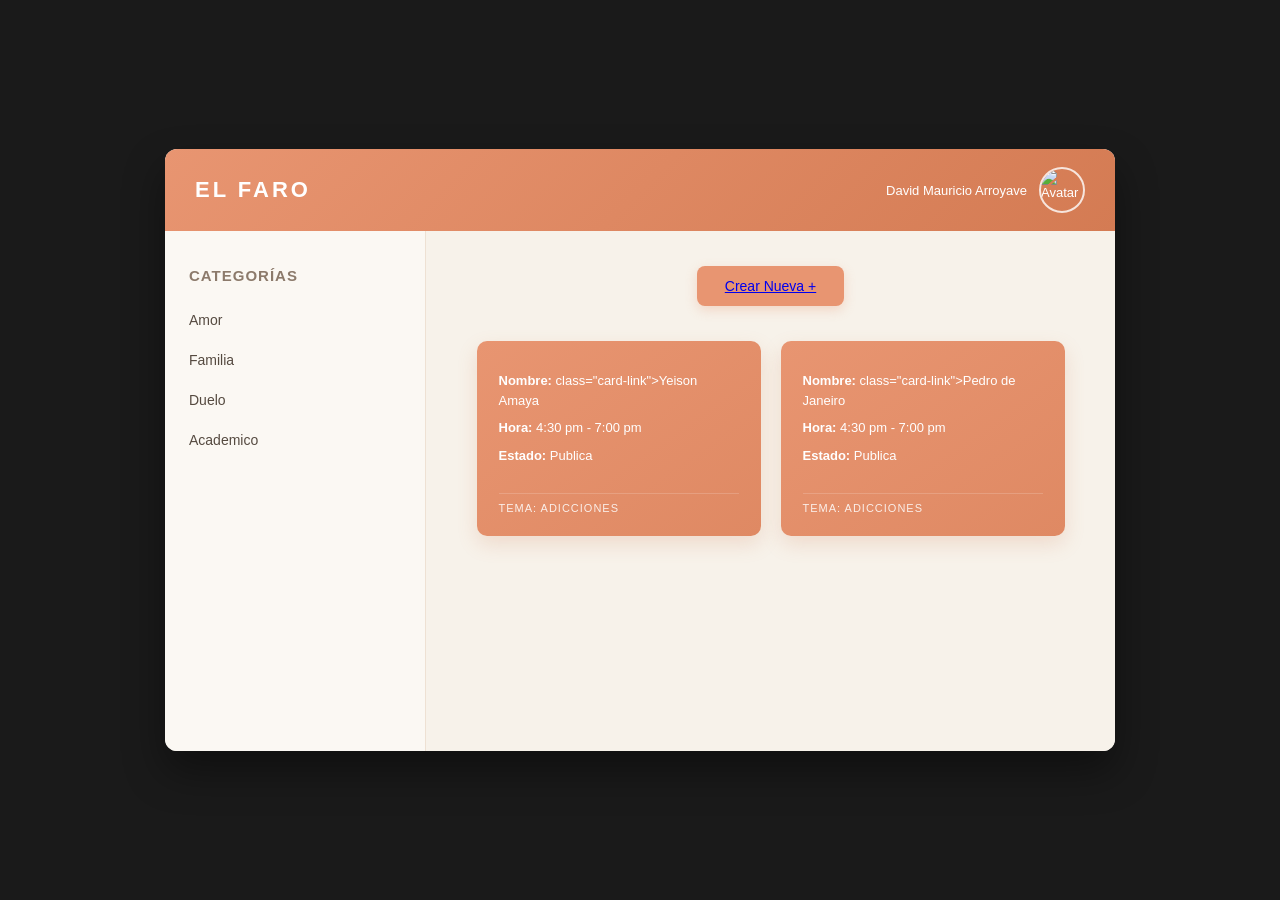
==== HTML/lobby.html @ 940ea7c1 "index y lobby realizado" ====
<!DOCTYPE html>
<html lang="es">
<head>
    <meta charset="UTF-8">
    <meta name="viewport" content="width=device-width, initial-scale=1.0">
    <title>El Faro - Dashboard</title>
    <link rel="stylesheet" href="../CSS/lobby.css">
</head>
<body>

    <div class="dashboard-container">
        
    
        <header class="main-header">
            <h1 class="logo-title">EL FARO</h1>
            <div class="user-info">
                <span>David Mauricio Arroyave</span>
                <img src="https://encrypted-tbn0.gstatic.com/images?q=tbn:ANd9GcTgWLtgJhtdUsqqaYFD2wdwgMsDVnTAOGSMcUiYPEzxx6WeFmnwO5-HLl4&s=10" alt="Avatar" class="user-avatar">
            </div>
        </header>

        
        <div class="dashboard-body">
            
            
            <aside class="sidebar">
                <h2>Categorías</h2>
                <ul class="category-list">
                    <li><a>Amor</a></li>
                    <li><a>Familia</a></li>
                    <li><a>Duelo</a></li>
                    <li><a>Academico</a></li>
                    <li class="active"></li>
                </ul>
            </aside>

            
            <main class="content-area">
                
                
                <button class="btn-create"> <a href="https://meet.google.com/home"> Crear Nueva + </a></button> 

                
                <div class="cards-grid">
                    
                    
                    <div class="card">
                        <div class="card-inner">
                            <p><strong>Nombre:</strong> class="card-link">Yeison Amaya</p>
                            <p><strong>Hora:</strong> 4:30 pm - 7:00 pm</p>
                            <p><strong>Estado:</strong> Publica</p>
                        </div>
                        <span class="card-theme">Tema: Adicciones</span>
                    </div>

                    
                    <div class="card">
                        <div class="card-inner">
                            <p><strong>Nombre:</strong> class="card-link">Pedro de Janeiro</p>
                            <p><strong>Hora:</strong> 4:30 pm - 7:00 pm</p>
                            <p><strong>Estado:</strong> Publica</p>
                        </div>
                        <span class="card-theme">Tema: Adicciones</span>
                    </div>

                </div>
            </main>

        </div>
    </div>

</body>
</html>
---- CSS/lobby.css ----
body {
    margin: 0;
    padding: 0;
    background-color: #1a1a1a;
    font-family: 'Poppins', sans-serif;
    display: flex;
    justify-content: center;
    align-items: center;
    min-height: 100vh;
}

/* Contenedor principal con bordes redondeados y sombra elegante */
.dashboard-container {
    width: 100%;
    max-width: 950px;
    background-color: #fbf8f3;
    border-radius: 12px;
    box-shadow: 0 20px 40px rgba(0, 0, 0, 0.4);
    display: flex;
    flex-direction: column;
    overflow: hidden;
}

/* ENCABEZADO SUPERIOR */
.main-header {
    background: linear-gradient(135deg, #e89571, #d47b53);
    padding: 18px 30px;
    display: flex;
    justify-content: space-between;
    align-items: center;
}

.logo-title {
    color: #ffffff;
    font-size: 22px;
    font-weight: 600;
    letter-spacing: 3px;
    margin: 0;
}

.user-info {
    display: flex;
    align-items: center;
    gap: 12px;
    color: #ffffff;
    font-size: 13px;
    font-weight: 400;
}

.user-avatar {
    width: 42px;
    height: 42px;
    border-radius: 50%;
    border: 2px solid rgba(255, 255, 255, 0.8);
    object-fit: cover;
}

/* CUERPO PRINCIPAL */
.dashboard-body {
    display: flex;
    min-height: 520px;
}

/* BARRA LATERAL */
.sidebar {
    width: 260px;
    background-color: #fbf8f3;
    border-right: 1px solid #eee1d3;
    padding: 24px 0;
}

.sidebar h2 {
    font-size: 15px;
    font-weight: 600;
    color: #8c7a6b;
    padding-left: 24px;
    margin-bottom: 16px;
    text-transform: uppercase;
    letter-spacing: 1px;
}

.category-list {
    list-style: none;
    padding: 0;
    margin: 0;
}

.category-list li {
    font-size: 14px;
    color: #554a40;
    transition: all 0.2s ease;
}

/* Estilo para los enlaces de las categorías (abarcan todo el ancho del padding) */
.category-list a {
    text-decoration: none;
    color: inherit;
    display: block;
    padding: 12px 24px;
    width: 100%;
    box-sizing: border-box;
}

.category-list li:hover {
    background-color: #f2e6dc;
    color: #2c251e;
}

/* Categoría activa */
.category-list li.active {
    background-color: #ffffff;
    color: #d47b53;
    font-weight: 600;
    border-left: 4px solid #d47b53;
    box-shadow: inset 0 1px 3px rgba(0,0,0,0.02);
}

/* ÁREA DE CONTENIDO */
.content-area {
    flex: 1;
    padding: 35px;
    display: flex;
    flex-direction: column;
    align-items: center;
    background-color: #f7f2ea;
}

/* Botón Crear Nueva */
.btn-create {
    background-color: #e89571;
    color: white;
    border: none;
    padding: 12px 28px;
    font-size: 14px;
    font-weight: 500;
    font-family: 'Poppins', sans-serif;
    border-radius: 8px;
    cursor: pointer;
    margin-bottom: 35px;
    box-shadow: 0 4px 12px rgba(232, 149, 113, 0.3);
    transition: all 0.2s ease;
}

.btn-create:hover {
    background-color: #d47b53;
    transform: translateY(-2px);
    box-shadow: 0 6px 15px rgba(232, 149, 113, 0.4);
}

/* Cuadrícula de Tarjetas */
.cards-grid {
    display: flex;
    gap: 20px;
    width: 100%;
    justify-content: center;
}

/* Tarjetas individuales (Cajones) */
.card {
    background: linear-gradient(145deg, #e89571, #df8963);
    color: white;
    width: 240px;
    padding: 22px;
    border-radius: 10px;
    display: flex;
    flex-direction: column;
    justify-content: space-between;
    box-shadow: 0 8px 20px rgba(212, 123, 83, 0.2);
    transition: transform 0.2s ease;
}

.card:hover {
    transform: translateY(-4px);
}

.card-inner p {
    margin: 8px 0;
    font-size: 13px;
    font-weight: 300;
    line-height: 1.5;
}

/* Enlaces dentro de los cajones/tarjetas */
.card-link {
    color: #ffffff;
    text-decoration: underline;
    font-weight: 500;
}

.card-link:hover {
    color: #fbf8f3;
}

.card-theme {
    font-size: 11px;
    font-weight: 500;
    text-transform: uppercase;
    letter-spacing: 1px;
    margin-top: 20px;
    opacity: 0.85;
    border-top: 1px solid rgba(255, 255, 255, 0.2);
    padding-top: 8px;
}
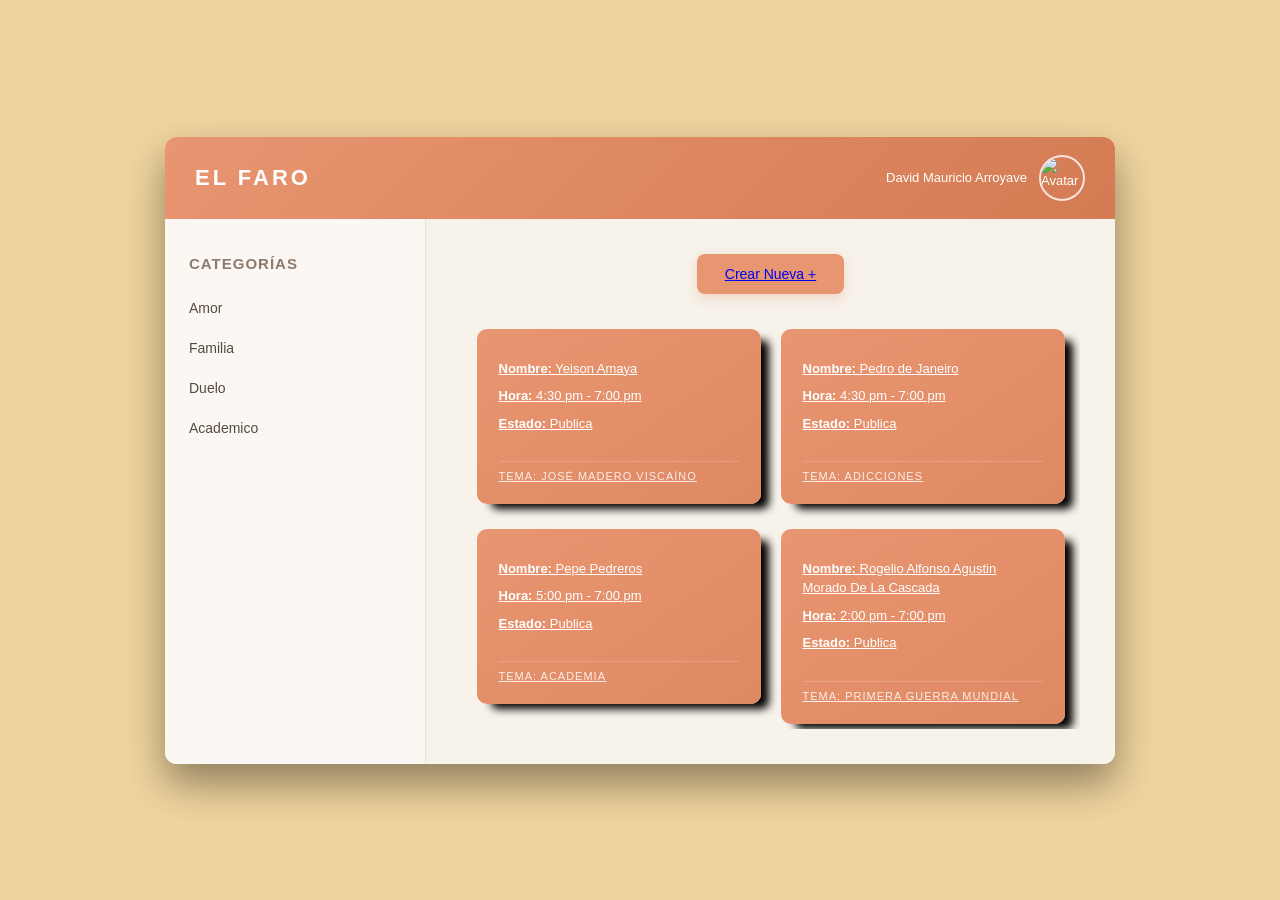
==== commit 74b87ae6: "cambios" ====
--- a/HTML/lobby.html
+++ b/HTML/lobby.html
@@ -1,68 +1,99 @@
 <!DOCTYPE html>
 <html lang="es">
+
 <head>
     <meta charset="UTF-8">
     <meta name="viewport" content="width=device-width, initial-scale=1.0">
     <title>El Faro - Dashboard</title>
     <link rel="stylesheet" href="../CSS/lobby.css">
 </head>
+
 <body>
 
     <div class="dashboard-container">
-        
-    
+
+
         <header class="main-header">
             <h1 class="logo-title">EL FARO</h1>
             <div class="user-info">
                 <span>David Mauricio Arroyave</span>
-                <img src="https://encrypted-tbn0.gstatic.com/images?q=tbn:ANd9GcTgWLtgJhtdUsqqaYFD2wdwgMsDVnTAOGSMcUiYPEzxx6WeFmnwO5-HLl4&s=10" alt="Avatar" class="user-avatar">
+                <img src="https://encrypted-tbn0.gstatic.com/images?q=tbn:ANd9GcTgWLtgJhtdUsqqaYFD2wdwgMsDVnTAOGSMcUiYPEzxx6WeFmnwO5-HLl4&s=10"
+                    alt="Avatar" class="user-avatar">
             </div>
         </header>
 
-        
+
         <div class="dashboard-body">
-            
-            
+
+
             <aside class="sidebar">
                 <h2>Categorías</h2>
                 <ul class="category-list">
-                    <li><a>Amor</a></li>
-                    <li><a>Familia</a></li>
-                    <li><a>Duelo</a></li>
-                    <li><a>Academico</a></li>
-                    <li class="active"></li>
+                    <li><a href="https://meet.google.com/meet/eqf-wzzh-ivp" class="link-meet">Amor</a></li>
+                    <li><a href="https://meet.google.com/meet/eqf-wzzh-ivp" class="link-meet">Familia</a></li>
+                    <li><a href="https://meet.google.com/meet/eqf-wzzh-ivp" class="link-meet">Duelo</a></li>
+                    <li><a href="https://meet.google.com/meet/eqf-wzzh-ivp" class="link-meet">Academico</a></li>
+                   
                 </ul>
             </aside>
 
-            
+
             <main class="content-area">
-                
-                
-                <button class="btn-create"> <a href="https://meet.google.com/home"> Crear Nueva + </a></button> 
 
-                
+
+                <button class="btn-create"> <a href="https://meet.google.com/home"> Crear Nueva + </a></button>
+
+
                 <div class="cards-grid">
-                    
-                    
+
+                    <a href="https://meet.google.com/eqf-wzzh-ivp" target="_blank" class="card-link">
+                    <div class="card">
+                        <div  class="card-inner"> 
+                            <p><strong>Nombre:</strong> Yeison Amaya</p>
+                            <p><strong>Hora:</strong> 4:30 pm - 7:00 pm</p>
+                            <p><strong>Estado:</strong> Publica</p>
+                        </div>
+                        <span class="card-theme">Tema: José Madero Viscaíno</span>
+                    </div>
+                    </a>
+
+
+                    <a href="https://meet.google.com/eqf-wzzh-ivp" target="_blank" class="card-link">
                     <div class="card">
                         <div class="card-inner">
-                            <p><strong>Nombre:</strong> class="card-link">Yeison Amaya</p>
+                            <p><strong>Nombre:</strong> Pedro de Janeiro</p>
                             <p><strong>Hora:</strong> 4:30 pm - 7:00 pm</p>
                             <p><strong>Estado:</strong> Publica</p>
                         </div>
                         <span class="card-theme">Tema: Adicciones</span>
                     </div>
+                    </a>
+
+
+                    <a href="https://meet.google.com/eqf-wzzh-ivp" target="_blank" class="card-link">
+                    <div class="card">
+                        <div class="card-inner">
+                            <p><strong>Nombre:</strong> Pepe Pedreros</p>
+                            <p><strong>Hora:</strong> 5:00 pm - 7:00 pm</p>
+                            <p><strong>Estado:</strong> Publica</p>
+                        </div>
+                        <span class="card-theme">Tema: Academia </span>
+                    </div>
+                    </a>
+
+
+                    <a href="https://meet.google.com/eqf-wzzh-ivp" target="_blank" class="card-link">
+                    <div class="card">
+                        <div class="card-inner">
+                            <p><strong>Nombre:</strong> Rogelio Alfonso Agustin Morado De La Cascada</p>
+                            <p><strong>Hora:</strong> 2:00 pm - 7:00 pm</p>
+                            <p><strong>Estado:</strong> Publica</p>
+                        </div>
+                        <span class="card-theme">Tema: Primera Guerra Mundial </span>
+                    </div>
+                    </a>
 
                     
-                    <div class="card">
-                        <div class="card-inner">
-                            <p><strong>Nombre:</strong> class="card-link">Pedro de Janeiro</p>
-                            <p><strong>Hora:</strong> 4:30 pm - 7:00 pm</p>
-                            <p><strong>Estado:</strong> Publica</p>
-                        </div>
-                        <span class="card-theme">Tema: Adicciones</span>
-                    </div>
-
                 </div>
             </main>
 
@@ -70,4 +101,5 @@
     </div>
 
 </body>
+
 </html>
--- a/CSS/lobby.css
+++ b/CSS/lobby.css
@@ -1,7 +1,7 @@
 body {
     margin: 0;
     padding: 0;
-    background-color: #1a1a1a;
+    background-color: #efd49e;
     font-family: 'Poppins', sans-serif;
     display: flex;
     justify-content: center;
@@ -9,7 +9,19 @@
     min-height: 100vh;
 }
 
-/* Contenedor principal con bordes redondeados y sombra elegante */
+/* LELA Quita el color azul y el subrayado de los enlaces */
+.link-meet {
+  color: inherit; /* LELA Hereda el color de texto del elemento padre */
+  text-decoration: none; /* LELA Elimina la línea subrayada */
+}
+
+/* ESTO Cambia el color al pasar el mouse por encima (opcional) */
+.link-meet:hover {
+  color: #fbf8f3; 
+}
+
+
+/* ESTE ES EL Contenedor principal con bordes redondeados y sombra elegante */
 .dashboard-container {
     width: 100%;
     max-width: 950px;
@@ -153,6 +165,9 @@
     gap: 20px;
     width: 100%;
     justify-content: center;
+    flex-wrap: wrap;
+    overflow: scroll;
+    height: 25em;
 }
 
 /* Tarjetas individuales (Cajones) */
@@ -165,9 +180,9 @@
     display: flex;
     flex-direction: column;
     justify-content: space-between;
-    box-shadow: 0 8px 20px rgba(212, 123, 83, 0.2);
     transition: transform 0.2s ease;
-}
+    box-shadow: 11px 8px 8px -3px #000000;
+    }
 
 .card:hover {
     transform: translateY(-4px);
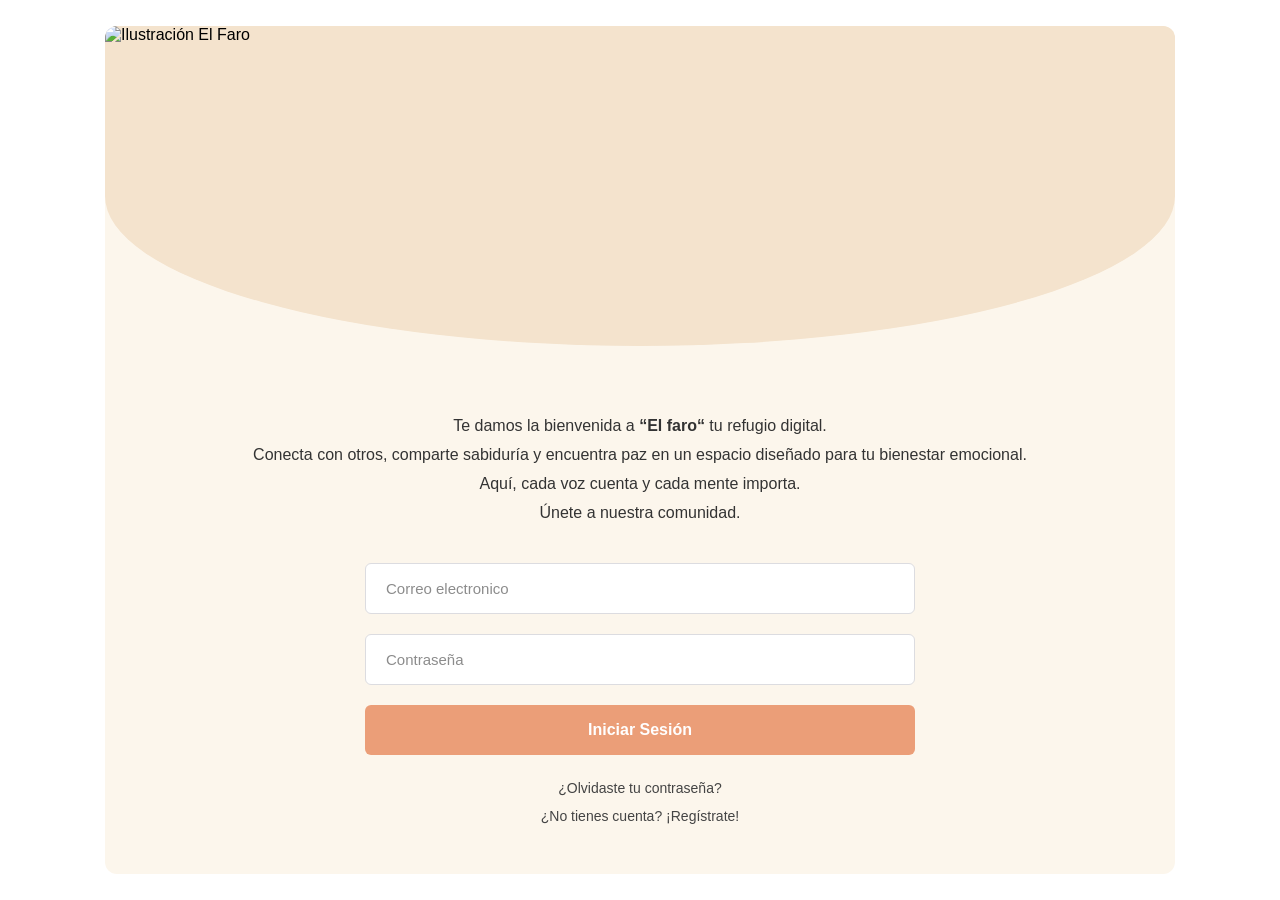
==== commit a1839026: "cambios" ====
--- a/HTML/lobby.html
+++ b/HTML/lobby.html
@@ -16,7 +16,7 @@
         <header class="main-header">
             <h1 class="logo-title">EL FARO</h1>
             <div class="user-info">
-                <span>David Mauricio Arroyave</span>
+                <span id="nombreUsuario">Invitado</span>
                 <img src="https://encrypted-tbn0.gstatic.com/images?q=tbn:ANd9GcTgWLtgJhtdUsqqaYFD2wdwgMsDVnTAOGSMcUiYPEzxx6WeFmnwO5-HLl4&s=10"
                     alt="Avatar" class="user-avatar">
             </div>
@@ -29,11 +29,11 @@
             <aside class="sidebar">
                 <h2>Categorías</h2>
                 <ul class="category-list">
-                    <li><a href="https://meet.google.com/meet/eqf-wzzh-ivp" class="link-meet">Amor</a></li>
-                    <li><a href="https://meet.google.com/meet/eqf-wzzh-ivp" class="link-meet">Familia</a></li>
-                    <li><a href="https://meet.google.com/meet/eqf-wzzh-ivp" class="link-meet">Duelo</a></li>
-                    <li><a href="https://meet.google.com/meet/eqf-wzzh-ivp" class="link-meet">Academico</a></li>
-                   
+                    <li class="active"><a href="#" data-categoria="Todo">Todo</a></li>
+                    <li><a href="#" data-categoria="Amor">Amor</a></li>
+                    <li><a href="#" data-categoria="Familia">Familia</a></li>
+                    <li><a href="#" data-categoria="Duelo">Duelo</a></li>
+                    <li><a href="#" data-categoria="Academico">Académico</a></li>
                 </ul>
             </aside>
 
@@ -41,65 +41,123 @@
             <main class="content-area">
 
 
-                <button class="btn-create"> <a href="https://meet.google.com/home"> Crear Nueva + </a></button>
+                <button type="button" class="btn-create" id="btnAbrirFormulario">Crear Nueva +</button>
 
 
                 <div class="cards-grid">
 
-                    <a href="https://meet.google.com/eqf-wzzh-ivp" target="_blank" class="card-link">
+                    <a href="https://meet.google.com/eqf-wzzh-ivp" target="_blank" class="card-link" data-categoria="Amor">
                     <div class="card">
                         <div  class="card-inner"> 
                             <p><strong>Nombre:</strong> Yeison Amaya</p>
                             <p><strong>Hora:</strong> 4:30 pm - 7:00 pm</p>
                             <p><strong>Estado:</strong> Publica</p>
+                            <p><strong>Categoría:</strong> Amor</p>
                         </div>
                         <span class="card-theme">Tema: José Madero Viscaíno</span>
                     </div>
                     </a>
 
 
-                    <a href="https://meet.google.com/eqf-wzzh-ivp" target="_blank" class="card-link">
+                    <a href="https://meet.google.com/eqf-wzzh-ivp" target="_blank" class="card-link" data-categoria="Familia">
                     <div class="card">
                         <div class="card-inner">
                             <p><strong>Nombre:</strong> Pedro de Janeiro</p>
                             <p><strong>Hora:</strong> 4:30 pm - 7:00 pm</p>
                             <p><strong>Estado:</strong> Publica</p>
+                            <p><strong>Categoría:</strong> Familia</p>
                         </div>
                         <span class="card-theme">Tema: Adicciones</span>
                     </div>
                     </a>
 
 
-                    <a href="https://meet.google.com/eqf-wzzh-ivp" target="_blank" class="card-link">
+                    <a href="https://meet.google.com/eqf-wzzh-ivp" target="_blank" class="card-link" data-categoria="Academico">
                     <div class="card">
                         <div class="card-inner">
                             <p><strong>Nombre:</strong> Pepe Pedreros</p>
                             <p><strong>Hora:</strong> 5:00 pm - 7:00 pm</p>
                             <p><strong>Estado:</strong> Publica</p>
+                            <p><strong>Categoría:</strong> Académico</p>
                         </div>
                         <span class="card-theme">Tema: Academia </span>
                     </div>
                     </a>
 
 
-                    <a href="https://meet.google.com/eqf-wzzh-ivp" target="_blank" class="card-link">
+                    <a href="https://meet.google.com/eqf-wzzh-ivp" target="_blank" class="card-link" data-categoria="Academico">
                     <div class="card">
                         <div class="card-inner">
                             <p><strong>Nombre:</strong> Rogelio Alfonso Agustin Morado De La Cascada</p>
                             <p><strong>Hora:</strong> 2:00 pm - 7:00 pm</p>
                             <p><strong>Estado:</strong> Publica</p>
+                            <p><strong>Categoría:</strong> Académico</p>
                         </div>
                         <span class="card-theme">Tema: Primera Guerra Mundial </span>
                     </div>
                     </a>
 
-                    
                 </div>
+                <p class="sin-resultados" id="sinResultados" hidden>No hay salas en esta categoría todavía.</p>
             </main>
 
         </div>
     </div>
 
+    <!-- FORMULARIO PARA CREAR UNA NUEVA SALA -->
+    <div class="modal-overlay" id="modalCrear">
+        <div class="modal">
+            <button type="button" class="modal-cerrar" id="btnCerrarFormulario" aria-label="Cerrar">&times;</button>
+            <h2 class="modal-titulo">Crear nueva sala</h2>
+
+            <form id="formCrear" class="form-crear">
+                <label for="nombre">Nombre</label>
+                <input type="text" id="nombre" placeholder="Tu nombre" required>
+
+                <label for="tema">Tema</label>
+                <input type="text" id="tema" placeholder="¿De qué se va a hablar?" required>
+
+                <label for="categoria">Categoría</label>
+                <select id="categoria" required>
+                    <option value="">Selecciona una categoría</option>
+                    <option value="Amor">Amor</option>
+                    <option value="Familia">Familia</option>
+                    <option value="Duelo">Duelo</option>
+                    <option value="Academico">Académico</option>
+                </select>
+
+                <div class="fila">
+                    <div>
+                        <label for="horaInicio">Hora inicio</label>
+                        <input type="time" id="horaInicio" required>
+                    </div>
+                    <div>
+                        <label for="horaFin">Hora fin</label>
+                        <input type="time" id="horaFin" required>
+                    </div>
+                </div>
+
+                <label for="estado">Estado</label>
+                <select id="estado">
+                    <option value="Publica">Pública</option>
+                    <option value="Privada">Privada</option>
+                </select>
+
+                <label for="link">Link de la reunión</label>
+                <div class="fila-link">
+                    <input type="url" id="link" placeholder="https://..." required>
+                    <button type="button" id="btnGenerarLink" class="btn-generar">Generar</button>
+                </div>
+                <small class="ayuda">Pulsa "Generar" para crear un link automático o pega tu propio link.</small>
+
+                <p class="error" id="mensajeError"></p>
+
+                <button type="submit" class="btn-create btn-guardar">Guardar sala</button>
+            </form>
+        </div>
+    </div>
+
+    <script src="../JAVA/lobby.js"></script>
 </body>
 
 </html>
--- a/CSS/lobby.css
+++ b/CSS/lobby.css
@@ -215,4 +215,149 @@
     opacity: 0.85;
     border-top: 1px solid rgba(255, 255, 255, 0.2);
     padding-top: 8px;
-}+}
+/* ===== FORMULARIO CREAR NUEVA (MODAL) ===== */
+.modal-overlay {
+    position: fixed;
+    inset: 0;
+    background-color: rgba(0, 0, 0, 0.5);
+    display: none;
+    justify-content: center;
+    align-items: center;
+    z-index: 1000;
+    padding: 20px;
+}
+
+.modal-overlay.activo {
+    display: flex;
+}
+
+.modal {
+    position: relative;
+    background-color: #fbf8f3;
+    width: 100%;
+    max-width: 440px;
+    max-height: 90vh;
+    overflow-y: auto;
+    border-radius: 12px;
+    padding: 28px 30px;
+    box-shadow: 0 20px 40px rgba(0, 0, 0, 0.4);
+    box-sizing: border-box;
+}
+
+.modal-titulo {
+    margin: 0 0 18px;
+    color: #d47b53;
+    font-size: 20px;
+    font-weight: 600;
+}
+
+.modal-cerrar {
+    position: absolute;
+    top: 12px;
+    right: 16px;
+    background: none;
+    border: none;
+    font-size: 26px;
+    color: #8c7a6b;
+    cursor: pointer;
+}
+
+.modal-cerrar:hover {
+    color: #d47b53;
+}
+
+.form-crear {
+    display: flex;
+    flex-direction: column;
+}
+
+.form-crear label {
+    font-size: 13px;
+    font-weight: 500;
+    color: #554a40;
+    margin: 10px 0 4px;
+}
+
+.form-crear input,
+.form-crear select {
+    padding: 10px 12px;
+    border: 1px solid #eee1d3;
+    border-radius: 8px;
+    font-family: 'Poppins', sans-serif;
+    font-size: 14px;
+    background-color: #ffffff;
+    color: #2c251e;
+    width: 100%;
+    box-sizing: border-box;
+}
+
+.form-crear input:focus,
+.form-crear select:focus {
+    outline: none;
+    border-color: #e89571;
+    box-shadow: 0 0 0 3px rgba(232, 149, 113, 0.2);
+}
+
+.fila {
+    display: flex;
+    gap: 12px;
+}
+
+.fila > div {
+    flex: 1;
+    display: flex;
+    flex-direction: column;
+}
+
+.fila-link {
+    display: flex;
+    gap: 8px;
+}
+
+.btn-generar {
+    background-color: #8c7a6b;
+    color: #ffffff;
+    border: none;
+    border-radius: 8px;
+    padding: 0 16px;
+    font-family: 'Poppins', sans-serif;
+    font-size: 13px;
+    cursor: pointer;
+    white-space: nowrap;
+}
+
+.btn-generar:hover {
+    background-color: #554a40;
+}
+
+.ayuda {
+    font-size: 11px;
+    color: #8c7a6b;
+    margin-top: 4px;
+}
+
+.error {
+    color: #d47b53;
+    font-size: 12px;
+    min-height: 16px;
+    margin: 8px 0 0;
+}
+
+.btn-guardar {
+    margin: 12px 0 0;
+    width: 100%;
+}
+
+/* Mensaje cuando una categoría no tiene salas */
+.sin-resultados {
+    text-align: center;
+    color: #8a7d70;
+    font-size: 15px;
+    margin-top: 40px;
+}
+
+.card-link[hidden],
+.sin-resultados[hidden] {
+    display: none !important;
+}
